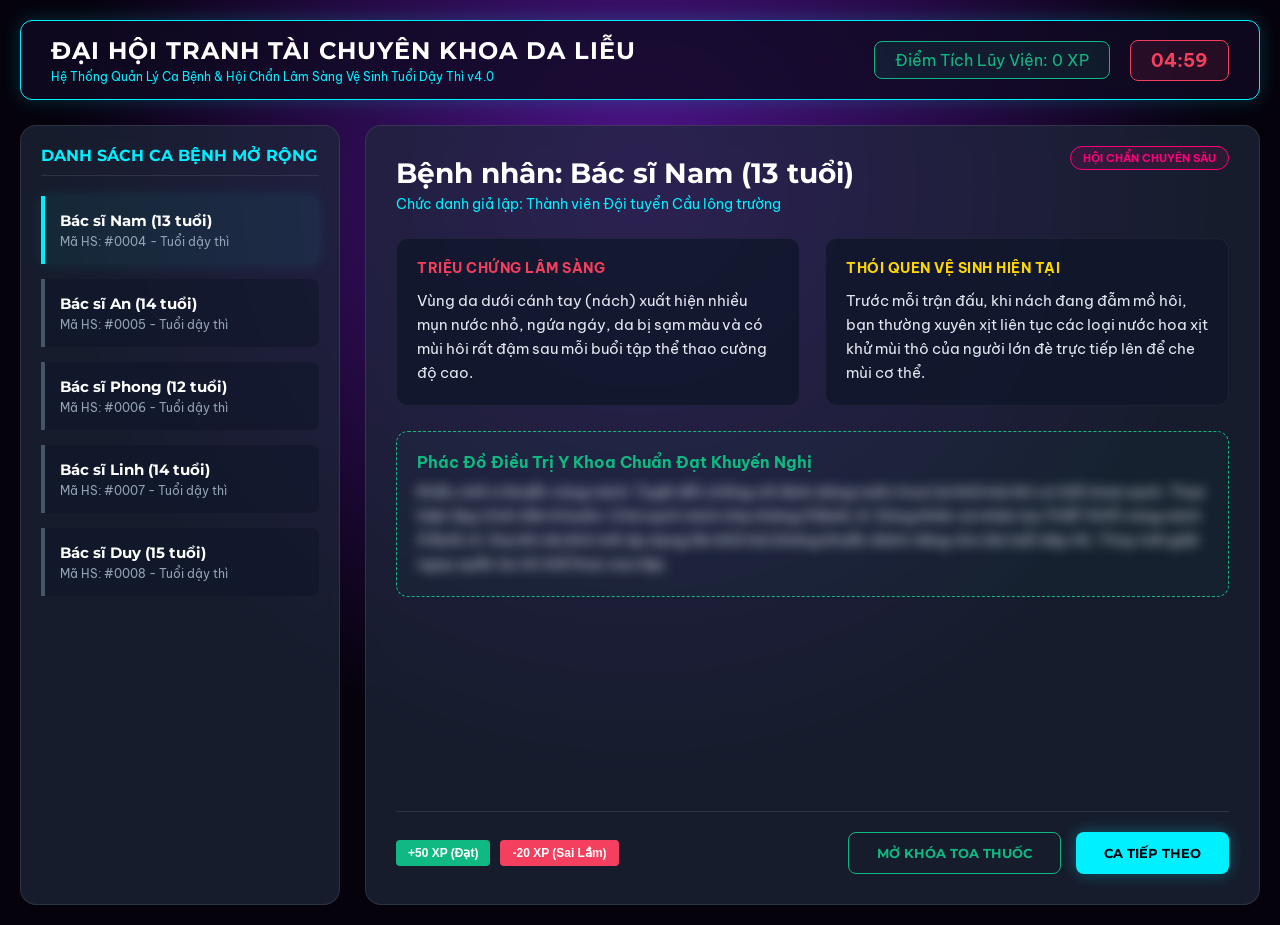
==== cuoc_thi.html @ af5a32ae "Initial commit of Co the tuoi day thi project" ====
<!DOCTYPE html>
<html lang="vi">
<head>
    <meta charset="UTF-8">
    <meta name="viewport" content="width=device-width, initial-scale=1.0">
    <title>Đại Hội Tranh Tài Chuyên Khoa Da Liễu - Nova Hospital</title>
    <link href="https://fonts.googleapis.com/css2?family=Montserrat:wght@700;800&family=Be+Vietnam+Pro:wght@400;500;700&display=swap" rel="stylesheet">
    <style>
        :root {
            --bg-main: #05020C;
            --bg-nebula: #110A24;
            --bg-panel: rgba(30, 41, 59, 0.7);
            --electric-cyan: #00F0FF;
            --cosmic-pink: #FF007A;
            --neon-mint: #10B981;
            --digital-coral: #F43F5E;
            --nova-gold: #FFD700;
        }

        * {
            box-sizing: border-box;
            margin: 0;
            padding: 0;
        }

        body {
            font-family: 'Be Vietnam Pro', sans-serif;
            background-color: var(--bg-main);
            color: #E2E8F0;
            overflow-x: hidden;
            background-image: radial-gradient(circle at 50% 20%, #4E148C 0%, var(--bg-main) 60%);
            min-height: 100vh;
            padding: 20px;
        }

        h1, h2, h3, .font-tech {
            font-family: 'Montserrat', sans-serif;
            font-weight: 700;
        }

        /* Top Navigation Header */
        .header-terminal {
            display: flex;
            justify-content: space-between;
            align-items: center;
            background: rgba(17, 10, 36, 0.8);
            border: 1px solid var(--electric-cyan);
            border-radius: 12px;
            padding: 15px 30px;
            margin-bottom: 25px;
            backdrop-filter: blur(10px);
            box-shadow: 0 0 20px rgba(0, 240, 255, 0.2);
        }

        .header-title h1 {
            color: #FFF;
            font-size: 24px;
            letter-spacing: 1px;
            text-transform: uppercase;
        }

        .header-title span {
            color: var(--electric-cyan);
            font-size: 12px;
            display: block;
            margin-top: 4px;
        }

        /* Score & Timer HUD */
        .hud-display {
            display: flex;
            gap: 20px;
            align-items: center;
        }

        .timer-box {
            background: rgba(244, 63, 94, 0.1);
            border: 1px solid var(--digital-coral);
            padding: 8px 20px;
            border-radius: 8px;
            color: var(--digital-coral);
            font-size: 18px;
            font-weight: bold;
        }

        .score-board {
            background: rgba(16, 185, 129, 0.1);
            border: 1px solid var(--neon-mint);
            padding: 8px 20px;
            border-radius: 8px;
            color: var(--neon-mint);
            font-size: 16px;
        }

        /* Main Workspace Grid */
        .workspace-grid {
            display: grid;
            grid-template-columns: 320px 1fr;
            gap: 25px;
            height: calc(100vh - 120px);
        }

        /* Sidebar Sidebar List Cases */
        .sidebar-cases {
            background: var(--bg-panel);
            border: 1px solid rgba(255, 255, 255, 0.1);
            border-radius: 16px;
            padding: 20px;
            backdrop-filter: blur(12px);
            display: flex;
            flex-direction: column;
            gap: 15px;
            overflow-y: auto;
        }

        .sidebar-cases h2 {
            font-size: 16px;
            color: var(--electric-cyan);
            text-transform: uppercase;
            border-bottom: 1px solid rgba(255, 255, 255, 0.1);
            padding-bottom: 10px;
            margin-bottom: 5px;
        }

        .case-tab {
            background: rgba(15, 23, 42, 0.6);
            border-left: 4px solid #475569;
            padding: 15px;
            border-radius: 0 8px 8px 0;
            cursor: pointer;
            transition: all 0.3s cubic-bezier(0.4, 0, 0.2, 1);
        }

        .case-tab:hover {
            background: rgba(255, 255, 255, 0.05);
            transform: translateX(5px);
        }

        .case-tab.active {
            background: rgba(0, 240, 255, 0.05);
            border-left-color: var(--electric-cyan);
            box-shadow: 0 0 15px rgba(0, 240, 255, 0.1);
        }

        .case-tab h3 {
            font-size: 15px;
            color: #FFF;
            margin-bottom: 4px;
        }

        .case-tab p {
            font-size: 12px;
            color: #94A3B8;
        }

        /* Center Dashboard Clinical View */
        .clinical-dashboard {
            background: var(--bg-panel);
            border: 1px solid rgba(255, 255, 255, 0.1);
            border-radius: 16px;
            padding: 30px;
            backdrop-filter: blur(12px);
            display: flex;
            flex-direction: column;
            justify-content: space-between;
            position: relative;
        }

        .panel-badge {
            position: absolute;
            top: 20px;
            right: 30px;
            background: rgba(255, 0, 122, 0.1);
            border: 1px solid var(--cosmic-pink);
            color: var(--cosmic-pink);
            padding: 4px 12px;
            border-radius: 20px;
            font-size: 11px;
            text-transform: uppercase;
            font-weight: bold;
        }

        .patient-info {
            margin-bottom: 25px;
        }

        .patient-info h2 {
            font-size: 28px;
            color: #FFF;
            margin-bottom: 5px;
        }

        .patient-info p {
            color: var(--electric-cyan);
            font-size: 14px;
        }

        /* Data Blocks */
        .data-section {
            display: grid;
            grid-template-columns: 1fr 1fr;
            gap: 25px;
            margin-bottom: 25px;
            flex-grow: 1;
        }

        .block-card {
            background: rgba(15, 23, 42, 0.8);
            border: 1px solid rgba(255, 255, 255, 0.05);
            border-radius: 12px;
            padding: 20px;
            position: relative;
        }

        .block-card h4 {
            font-size: 14px;
            color: #94A3B8;
            margin-bottom: 12px;
            text-transform: uppercase;
            letter-spacing: 0.5px;
        }

        .block-card.symptom-card h4 { color: var(--digital-coral); }
        .block-card.habit-card h4 { color: var(--nova-gold); }

        .block-content {
            font-size: 15px;
            line-height: 1.6;
            color: #E2E8F0;
        }

        /* Interaction Panel Prescription */
        .prescription-box {
            background: rgba(16, 185, 129, 0.03);
            border: 1px dashed var(--neon-mint);
            border-radius: 12px;
            padding: 20px;
            margin-top: 15px;
        }

        .prescription-box h4 {
            color: var(--neon-mint);
            margin-bottom: 8px;
        }

        .prescription-blur {
            filter: blur(6px);
            user-select: none;
            pointer-events: none;
            transition: all 0.5s ease;
        }

        .prescription-box.reveal .prescription-blur {
            filter: blur(0);
            user-select: auto;
            pointer-events: auto;
        }

        /* Control Area Bottom Button */
        .control-area {
            display: flex;
            justify-content: space-between;
            align-items: center;
            border-top: 1px solid rgba(255, 255, 255, 0.1);
            padding-top: 20px;
            margin-top: 15px;
        }

        .btn-action {
            font-family: 'Montserrat', sans-serif;
            font-weight: 700;
            padding: 12px 28px;
            border-radius: 8px;
            cursor: pointer;
            border: none;
            transition: all 0.2s ease;
            text-transform: uppercase;
            font-size: 13px;
        }

        .btn-submit {
            background: var(--electric-cyan);
            color: #05020C;
            box-shadow: 0 0 15px rgba(0, 240, 255, 0.3);
        }

        .btn-submit:hover {
            background: #FFF;
            box-shadow: 0 0 25px rgba(255, 255, 255, 0.5);
        }

        .btn-reveal {
            background: transparent;
            border: 1px solid var(--neon-mint);
            color: var(--neon-mint);
        }

        .btn-reveal:hover {
            background: var(--neon-mint);
            color: #FFF;
        }

        /* Interactive Score Buttons for Teacher */
        .grading-panel {
            display: flex;
            gap: 10px;
        }
        .btn-grade {
            padding: 6px 12px;
            border-radius: 4px;
            border: none;
            cursor: pointer;
            font-weight: bold;
            font-size: 12px;
        }
        .btn-plus { background: var(--neon-mint); color: white; }
        .btn-minus { background: var(--digital-coral); color: white; }

        /* Custom Scrollbar */
        ::-webkit-scrollbar { width: 6px; }
        ::-webkit-scrollbar-track { background: transparent; }
        ::-webkit-scrollbar-thumb { background: #334155; border-radius: 10px; }
        ::-webkit-scrollbar-thumb:hover { background: #475569; }
    </style>
</head>
<body>

    <!-- Header Terminal HUD -->
    <div class="header-terminal">
        <div class="header-title">
            <h1>Đại Hội Tranh Tài Chuyên Khoa Da Liễu</h1>
            <span>Hệ Thống Quản Lý Ca Bệnh & Hội Chẩn Lâm Sàng Vệ Sinh Tuổi Dậy Thì v4.0</span>
        </div>
        <div class="hud-display">
            <div class="score-board">Điểm Tích Lũy Viện: <span id="score-val">0</span> XP</div>
            <div class="timer-box" id="countdown-clock">05:00</div>
        </div>
    </div>

    <!-- Main Workspace Area -->
    <div class="workspace-grid">
        
        <!-- Case List Sidebar -->
        <div class="sidebar-cases" id="cases-list-panel">
            <h2>Danh Sách Ca Bệnh Mở Rộng</h2>
            <!-- Tabs dynamically rendered via Javascript -->
        </div>

        <!-- Dynamic Clinical Viewer Dashboard -->
        <div class="clinical-dashboard" id="clinical-dashboard-viewer">
            <div class="panel-badge">Hội Chẩn Chuyên Sâu</div>
            
            <div class="patient-wrapper">
                <div class="patient-info">
                    <h2 id="view-patient-name">Bác Sĩ Đang Đọc Dữ Liệu...</h2>
                    <p id="view-patient-meta">Khoa Lâm Sàng Kỹ Thuật Số</p>
                </div>

                <div class="data-section">
                    <div class="block-card symptom-card">
                        <h4>Triệu Chứng Lâm Sàng</h4>
                        <div class="block-content" id="view-symptoms">Vui lòng chọn một ca bệnh từ danh sách bên trái để bắt đầu phiên kiểm tra.</div>
                    </div>
                    <div class="block-card habit-card">
                        <h4>Thói Quen Vệ Sinh Hiện Tại</h4>
                        <div class="block-content" id="view-habits">Hệ thống sẵn sàng nạp dữ liệu phân tích thói quen sinh hoạt.</div>
                    </div>
                </div>

                <div class="prescription-box" id="prescription-container">
                    <h4>Phác Đồ Điều Trị Y Khoa Chuẩn Đạt Khuyến Nghị</h4>
                    <div class="block-content prescription-blur" id="view-prescription">
                        Nội dung phác đồ đang được bảo mật. Nhóm cần đưa ra chẩn đoán và báo cáo trước viện trước khi mở khóa kiểm tra.
                    </div>
                </div>
            </div>

            <!-- Control Actions Footer -->
            <div class="control-area">
                <div class="grading-panel">
                    <button class="btn-grade btn-plus" onclick="updateScore(50)">+50 XP (Đạt)</button>
                    <button class="btn-grade btn-minus" onclick="updateScore(-20)">-20 XP (Sai Lầm)</button>
                </div>
                <div style="display: flex; gap: 15px;">
                    <button class="btn-action btn-reveal" onclick="togglePrescriptionReveal()">Mở Khóa Toa Thuốc</button>
                    <button class="btn-action btn-submit" onclick="triggerNextCase()">Ca Tiếp Theo</button>
                </div>
            </div>

        </div>

    </div>

    <script>
        // Data Store containing the 5 expanded medical case sheets
        const clinicalCasesData = [
            {
                id: 4,
                name: "Bệnh nhân: Bác sĩ Nam (13 tuổi)",
                meta: "Chức danh giả lập: Thành viên Đội tuyển Cầu lông trường",
                symptoms: "Vùng da dưới cánh tay (nách) xuất hiện nhiều mụn nước nhỏ, ngứa ngáy, da bị sạm màu và có mùi hôi rất đậm sau mỗi buổi tập thể thao cường độ cao.",
                habits: "Trước mỗi trận đấu, khi nách đang đẫm mồ hôi, bạn thường xuyên xịt liên tục các loại nước hoa xịt khử mùi thô của người lớn đè trực tiếp lên để che mùi cơ thể.",
                prescription: "Khắc chế vi khuẩn vùng nách: Tuyệt đối chống chỉ định dùng nước hoa/xịt khử mùi khi cơ thể chưa sạch. Thực hiện Quy trình tắm 6 bước: Chà sạch nách nhẹ nhàng ở Bước 4; Dùng khăn cá nhân lau THẬT KHÔ vùng nách ở Bước 6. Sau khi da khô mới áp dụng lăn khử mùi kháng khuẩn dành riêng cho lứa tuổi dậy thì. Thay mới giặt ngay quần áo lót thể thao sau tập."
            },
            {
                id: 5,
                name: "Bệnh nhân: Bác sĩ An (14 tuổi)",
                meta: "Chức danh giả lập: Học sinh khối Trung học",
                symptoms: "Da mặt vùng hai bên má, cằm và xung quanh vùng miệng xuất hiện dày đặc các loại mụn đầu đen, mụn cám bít tắc lỗ chân lông và một số nốt mụn mủ sưng đỏ đau nhức.",
                habits: "Đeo một chiếc khẩu trang vải liên tục từ ngày này qua ngày khác khi đi học và đi chơi mà không hề giặt giũ vệ sinh. Mỗi khi thấy mụn nổi lên, bạn thường lấy tay không cạy, nặn trực tiếp ngay tại lớp học.",
                prescription: "Bảo vệ hàng rào biểu bì mặt: Tuyệt đối nghiêm cấm cạy nặn mụn bằng tay chưa sát khuẩn. Thực hiện rửa mặt nhẹ nhàng bằng sữa rửa mặt hoặc xà phòng có độ cân bằng pH lý tưởng 5.5 ở Bước 4. Thay mới khẩu trang y tế/khấu trang vải sạch hàng ngày để triệt tiêu ổ vi khuẩn tích tụ từ hơi thở và khói bụi biểu bì."
            },
            {
                id: 6,
                name: "Bệnh nhân: Bác sĩ Phong (12 tuổi)",
                meta: "Chức danh giả lập: Học sinh đam mê bơi lội",
                symptoms: "Toàn bộ vùng da ở lưng và ngực bị ngứa ngáy râm ran liên tục, bề mặt xuất hiện các sẩn đỏ li ti sưng viêm rải rác xung quanh các nang lông.",
                habits: "Sau khi từ bể bơi công cộng bước lên, bạn chỉ dội nhanh cơ thể dưới vòi nước sạch khoảng 10 giây rồi mặc quần áo đi thẳng về nhà luôn, để đến tối muộn mới tắm kỹ lại bằng xà phòng.",
                prescription: "Xử lý viêm nang lông lưng ngực: Clo hóa chất và vi khuẩn bể bơi lưu giữ lâu ngày phá hủy màng bảo vệ da. Yêu cầu tắm kỹ ngay sau khi bơi xong. Áp dụng chuẩn Bước 4 (Xoa xà phòng pH 5.5 toàn thân); Đặc trị Bước 5 (Tắm tráng thật kỹ các vùng dễ bám bẩn tích tụ vi khuẩn bao gồm Lưng, Ngực, Gáy, Mông). Lau khô hoàn toàn trước khi mặc đồ mới."
            },
            {
                id: 7,
                name: "Bệnh nhân: Bác sĩ Linh (14 tuổi)",
                meta: "Chức danh giả lập: Học sinh khối 8",
                symptoms: "Vùng bẹn da nhạy cảm và nếp gấp sau hai đầu gối bị ngứa rát dữ dội, xuất hiện các mảng da tổn thương mẩn đỏ, tróc vảy mỏng nhẹ.",
                habits: "Thường xuyên mặc quần jeans dày bó sát cơ thể (skinny jeans) liên tục kể cả trong những ngày hè oi bức, nóng nực. Do quần chất liệu dày lười giặt nên thường mặc lại quần jeans cũ 2-3 lần mới đem giặt.",
                prescription: "Điều trị nấm kẽ và nếp gấp da: Vi khuẩn và vi nấm cực kỳ ưa thích độ ẩm cao ở nếp gấp bị b bị bít tắc bởi đồ bó. Áp dụng Bước 4: Vệ sinh vùng kín và vùng bẹn bằng nước sạch (không chà xà phòng thô phá hủy màng pH nhạy cảm). Thay đổi lối sống: Đổi sang mặc quần áo, đồ lót chất liệu cotton co giãn thông thoáng; tuyệt đối không mặc lại quần áo lót/quần jeans cũ của ngày hôm trước."
            },
            {
                id: 8,
                name: "Bệnh nhân: Bác sĩ Duy (15 tuổi)",
                meta: "Chức danh giả lập: Thành viên Đội bóng đá",
                symptoms: "Lòng bàn chân và các khu vực kẽ ngón chân bị bợt trắng da, ẩm ướt, ngứa rát vô cùng dữ dội và bốc mùi hôi thối nồng nặc đặc trưng mỗi khi cởi giày.",
                habits: "Sau mỗi buổi tập luyện đá bóng, bạn thường xuyên tiện tay nhét nguyên đôi tất cũ đẫm mồ hôi vào bên trong giày thể thao, ngày hôm sau lại tiếp tục lôi ra đi tiếp mà không hề giặt sạch.",
                prescription: "Triệt tiêu vi khuẩn mùi hôi chân: Thay đổi thói quen cốt lõi. Áp dụng triệt để Bước 6: Sau khi tắm xong, dùng khăn khô lau thật kỹ lòng bàn chân và từng kẽ ngón chân. Tuyệt đối nghiêm cấm đi lại tất cũ của ngày hôm trước; giặt sạch phơi khô tất sau mỗi lần đeo. Giày thể thao cần được phơi nắng hoặc xịt khuẩn định kỳ để giữ môi trường luôn khô ráo."
            }
        ];

        let currentActiveIndex = 0;
        let scoreXPCounter = 0;
        let timerSecondsTotal = 300; // 5 minutes standard round
        let timerIntervalNode = null;

        // Sound Synthesizer Engine using Web Audio API for Retro Cyber Beeps
        let audioCtx = null;
        function playCyberSound(type) {
            if (!audioCtx) {
                audioCtx = new (window.AudioContext || window.webkitAudioContext)();
            }
            if (audioCtx.state === 'suspended') {
                audioCtx.resume();
            }
            
            const osc = audioCtx.createOscillator();
            const gain = audioCtx.createGain();
            osc.connect(gain);
            gain.connect(audioCtx.destination);
            
            if (type === 'click') {
                osc.type = 'sine'; osc.frequency.setValueAtTime(600, audioCtx.currentTime);
                gain.gain.setValueAtTime(0.1, audioCtx.currentTime); gain.gain.exponentialRampToValueAtTime(0.01, audioCtx.currentTime + 0.1);
                osc.start(); osc.stop(audioCtx.currentTime + 0.1);
            } else if (type === 'success') {
                osc.type = 'triangle'; osc.frequency.setValueAtTime(440, audioCtx.currentTime); osc.frequency.setValueAtTime(880, audioCtx.currentTime + 0.1);
                gain.gain.setValueAtTime(0.1, audioCtx.currentTime); gain.gain.exponentialRampToValueAtTime(0.01, audioCtx.currentTime + 0.3);
                osc.start(); osc.stop(audioCtx.currentTime + 0.3);
            } else if (type === 'reveal') {
                osc.type = 'sawtooth'; osc.frequency.setValueAtTime(1200, audioCtx.currentTime); osc.frequency.linearRampToValueAtTime(400, audioCtx.currentTime + 0.2);
                gain.gain.setValueAtTime(0.08, audioCtx.currentTime); gain.gain.exponentialRampToValueAtTime(0.01, audioCtx.currentTime + 0.2);
                osc.start(); osc.stop(audioCtx.currentTime + 0.2);
            }
        }

        // Initialize App Component Setup
        function initAppDashboard() {
            renderSidebarTabs();
            loadTargetCaseData(0);
            startCountdownEngine();
        }

        // Render Sidebar Menu Tabs Component
        function renderSidebarTabs() {
            const container = document.getElementById('cases-list-panel');
            // Keep the header h2, clear the rest
            container.innerHTML = '<h2>Danh Sách Ca Bệnh Mở Rộng</h2>';
            
            clinicalCasesData.forEach((item, index) => {
                const card = document.createElement('div');
                card.className = `case-tab ${index === currentActiveIndex ? 'active' : ''}`;
                card.id = `tab-index-${index}`;
                card.onclick = () => { playCyberSound('click'); loadTargetCaseData(index); };
                
                card.innerHTML = `
                    <h3>${item.name.replace("Bệnh nhân: ", "")}</h3>
                    <p>Mã HS: #000${item.id} - Tuổi dậy thì</p>
                `;
                container.appendChild(card);
            });
        }

        // Load targeted medical records into data blocks viewer
        function loadTargetCaseData(index) {
            currentActiveIndex = index;
            
            // Manage Active Class Highlight Update
            document.querySelectorAll('.case-tab').forEach(el => el.classList.remove('active'));
            const activeTab = document.getElementById(`tab-index-${index}`);
            if (activeTab) activeTab.classList.add('active');

            const item = clinicalCasesData[index];
            document.getElementById('view-patient-name').innerText = item.name;
            document.getElementById('view-patient-meta').innerText = item.meta;
            document.getElementById('view-symptoms').innerText = item.symptoms;
            document.getElementById('view-habits').innerText = item.habits;
            document.getElementById('view-prescription').innerText = item.prescription;

            // Reset Prescription Container State Blur Lock
            document.getElementById('prescription-container').classList.remove('reveal');
        }

        // Toggle state presentation to reveal prescription data
        function togglePrescriptionReveal() {
            playCyberSound('reveal');
            const container = document.getElementById('prescription-container');
            container.classList.toggle('reveal');
        }

        // Sequence pipeline mechanism to next case record file
        function triggerNextCase() {
            playCyberSound('success');
            let nextIndex = currentActiveIndex + 1;
            if (nextIndex >= clinicalCasesData.length) {
                nextIndex = 0; // wrap loop round
            }
            loadTargetCaseData(nextIndex);
        }

        // Interactive Scoreboard Modifier Utility
        function updateScore(amount) {
            scoreXPCounter += amount;
            if (scoreXPCounter < 0) scoreXPCounter = 0;
            document.getElementById('score-val').innerText = scoreXPCounter;
            playCyberSound('success');
        }

        // Clock Engine Loop Logic Component
        function startCountdownEngine() {
            if (timerIntervalNode) clearInterval(timerIntervalNode);
            
            timerIntervalNode = setInterval(() => {
                timerSecondsTotal--;
                if (timerSecondsTotal <= 0) {
                    clearInterval(timerIntervalNode);
                    document.getElementById('countdown-clock').innerText = "HẾT GIỜ";
                    document.getElementById('countdown-clock').style.animation = "blink 1s infinite";
                    return;
                }

                const min = Math.floor(timerSecondsTotal / 60).toString().padStart(2, '0');
                const sec = (timerSecondsTotal % 60).toString().padStart(2, '0');
                document.getElementById('countdown-clock').innerText = `${min}:${sec}`;
            }, 1000);
        }

        // Trigger loading workflow application initialization
        window.onload = initAppDashboard;
    </script>
</body>
</html>
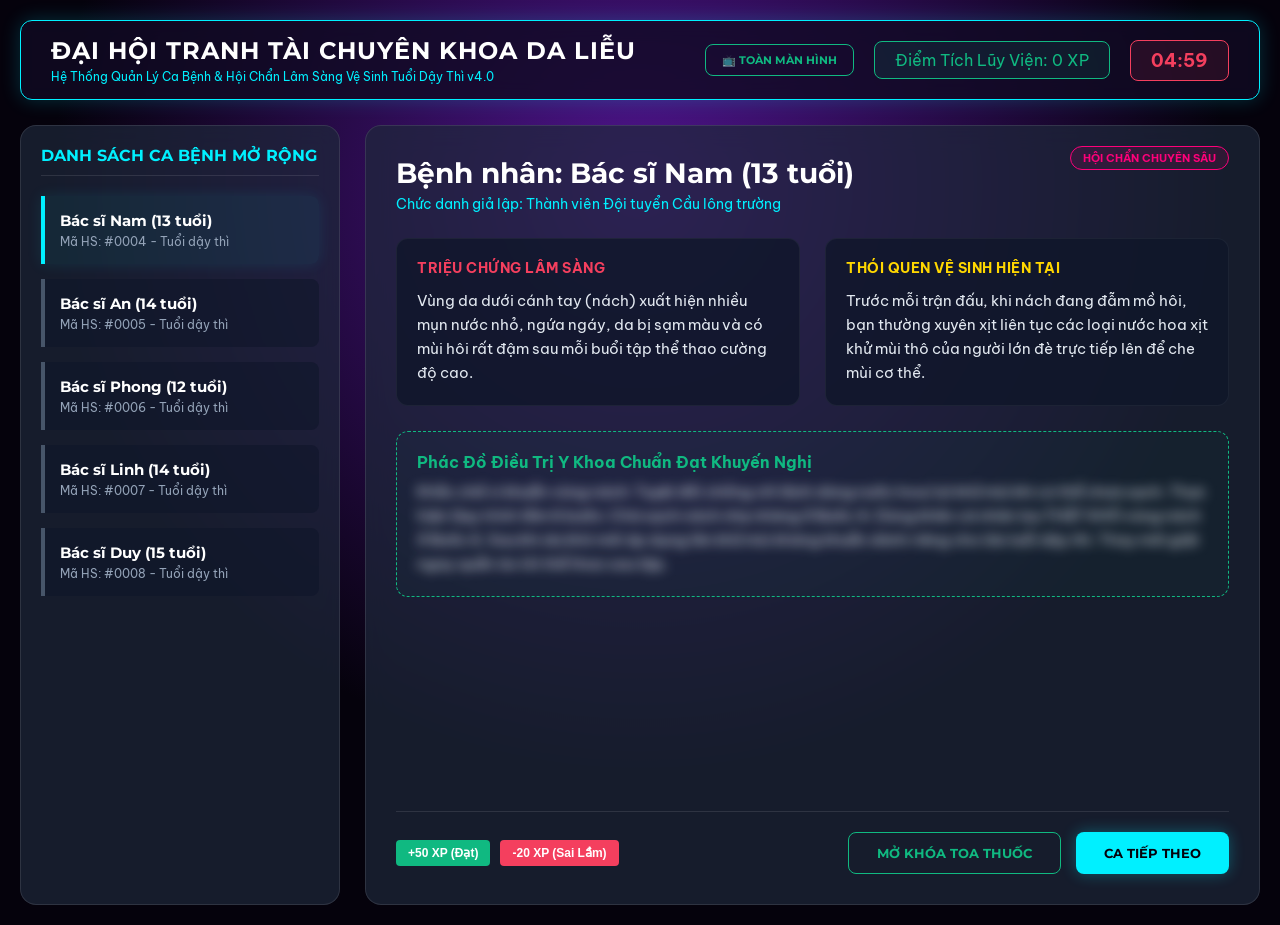
==== commit f535e890: "Restore Lesson 1 to index.html and add fullscreen button to all lessons" ====
--- a/cuoc_thi.html
+++ b/cuoc_thi.html
@@ -331,7 +331,8 @@
             <h1>Đại Hội Tranh Tài Chuyên Khoa Da Liễu</h1>
             <span>Hệ Thống Quản Lý Ca Bệnh & Hội Chẩn Lâm Sàng Vệ Sinh Tuổi Dậy Thì v4.0</span>
         </div>
-        <div class="hud-display">
+        <div class="hud-display" style="display: flex; align-items: center; gap: 20px;">
+            <button class="btn-action btn-reveal" id="fullscreen-toggle" style="padding: 8px 16px; font-size: 11px; margin: 0; display: flex; align-items: center; gap: 6px;">📺 TOÀN MÀN HÌNH</button>
             <div class="score-board">Điểm Tích Lũy Viện: <span id="score-val">0</span> XP</div>
             <div class="timer-box" id="countdown-clock">05:00</div>
         </div>
@@ -476,6 +477,33 @@
             renderSidebarTabs();
             loadTargetCaseData(0);
             startCountdownEngine();
+
+            const fullscreenBtn = document.getElementById('fullscreen-toggle');
+            if (fullscreenBtn) {
+                fullscreenBtn.addEventListener('click', () => {
+                    if (!document.fullscreenElement) {
+                        document.documentElement.requestFullscreen().then(() => {
+                            fullscreenBtn.innerText = '📺 THU NHỎ';
+                        }).catch(err => {
+                            console.warn(`Error attempting to enable full-screen mode: ${err.message}`);
+                        });
+                    } else {
+                        document.exitFullscreen().then(() => {
+                            fullscreenBtn.innerText = '📺 TOÀN MÀN HÌNH';
+                        });
+                    }
+                });
+            }
+
+            document.addEventListener('fullscreenchange', () => {
+                if (fullscreenBtn) {
+                    if (document.fullscreenElement) {
+                        fullscreenBtn.innerText = '📺 THU NHỎ';
+                    } else {
+                        fullscreenBtn.innerText = '📺 TOÀN MÀN HÌNH';
+                    }
+                }
+            });
         }
 
         // Render Sidebar Menu Tabs Component
